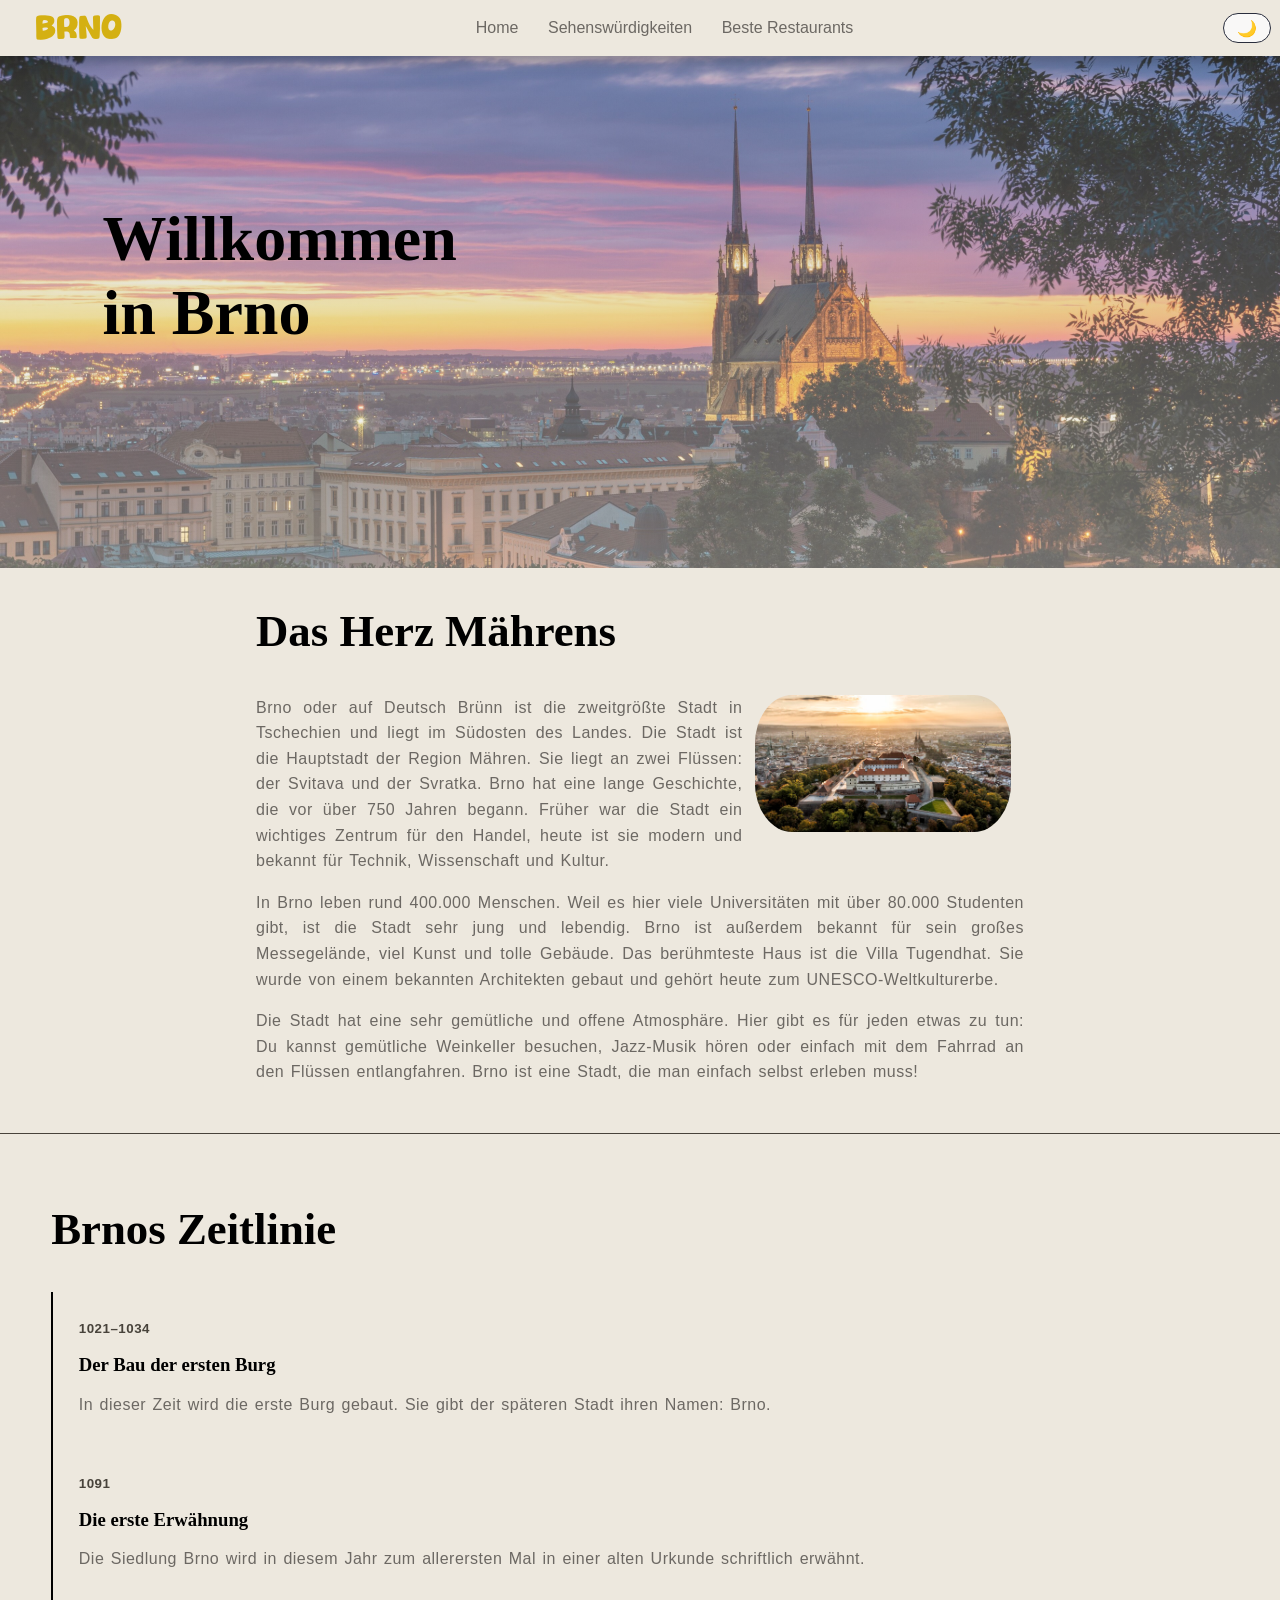
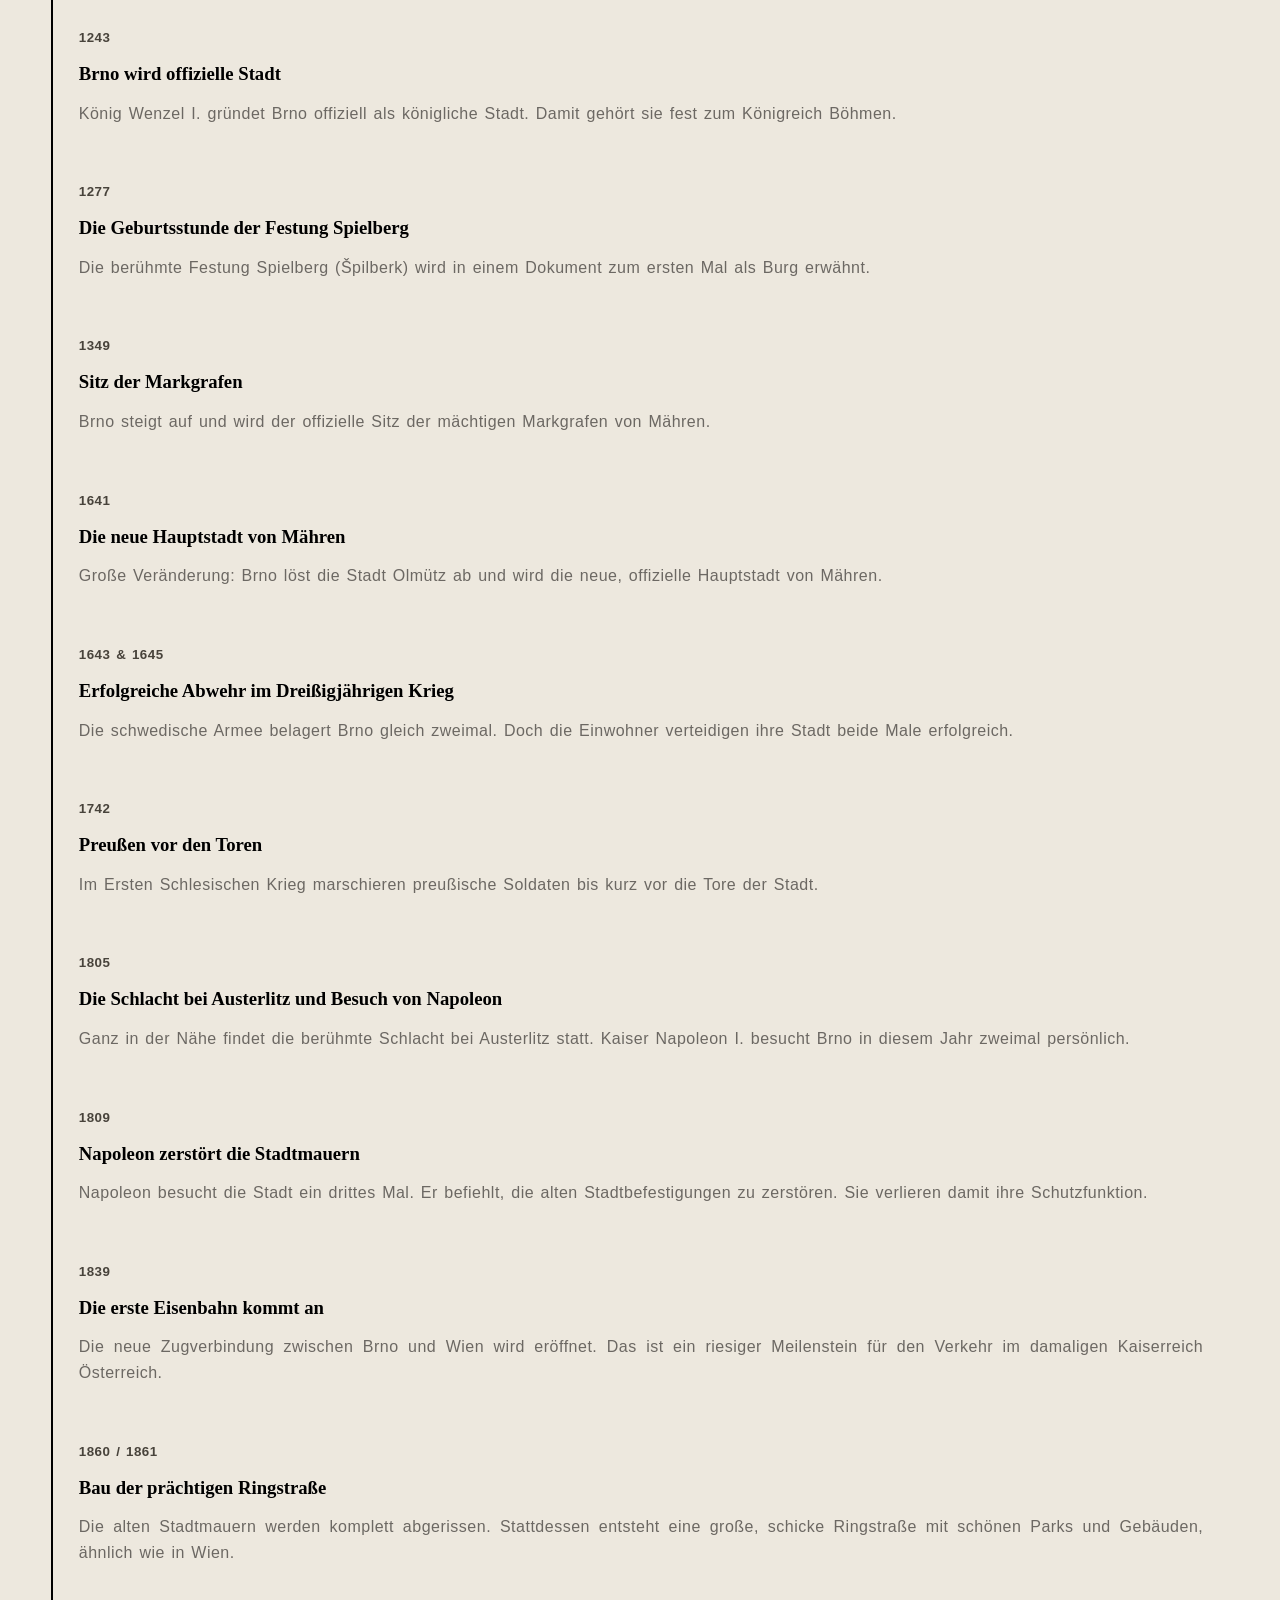
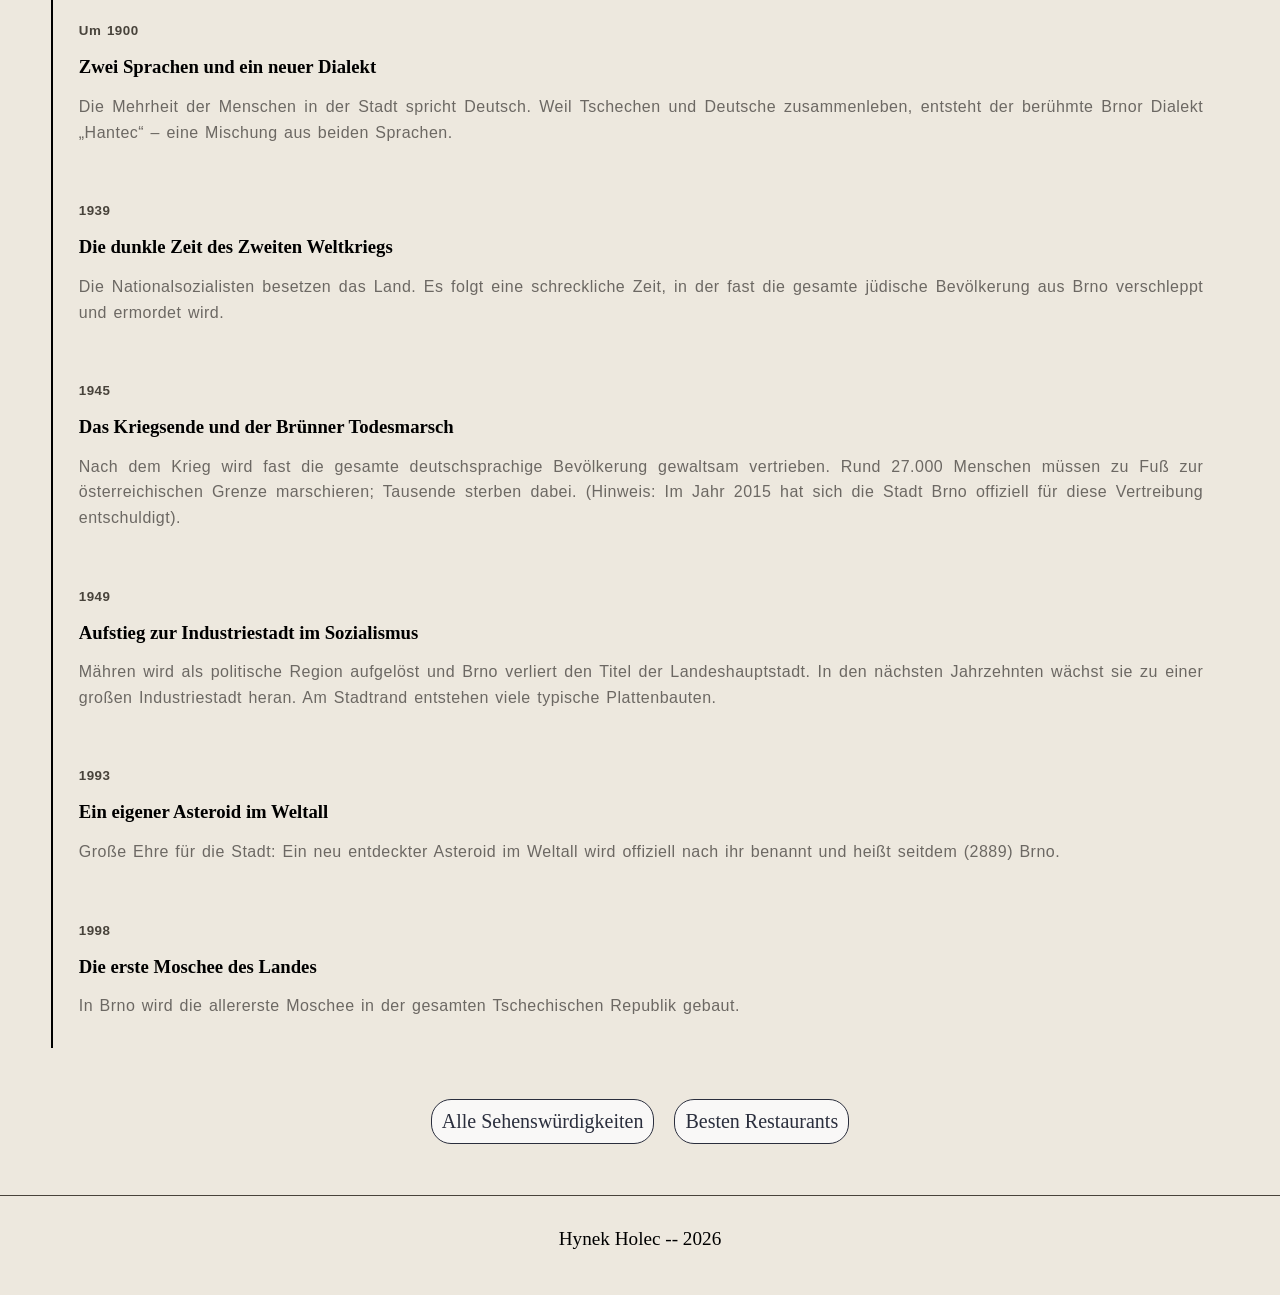
==== index.html @ 34a5c28c "index in root to redirect into html/index.html" ====
<!DOCTYPE html>
<html>
<head>
    <meta http-equiv="refresh" content="0; url=./html/index.html">
    <title>Weiterleitung...</title>
</head>
<body>
    <p>Falls Sie nicht automatisch weitergeleitet werden, <a href="./html/index.html">klicken Sie hier</a>.</p>
</body>
</html>
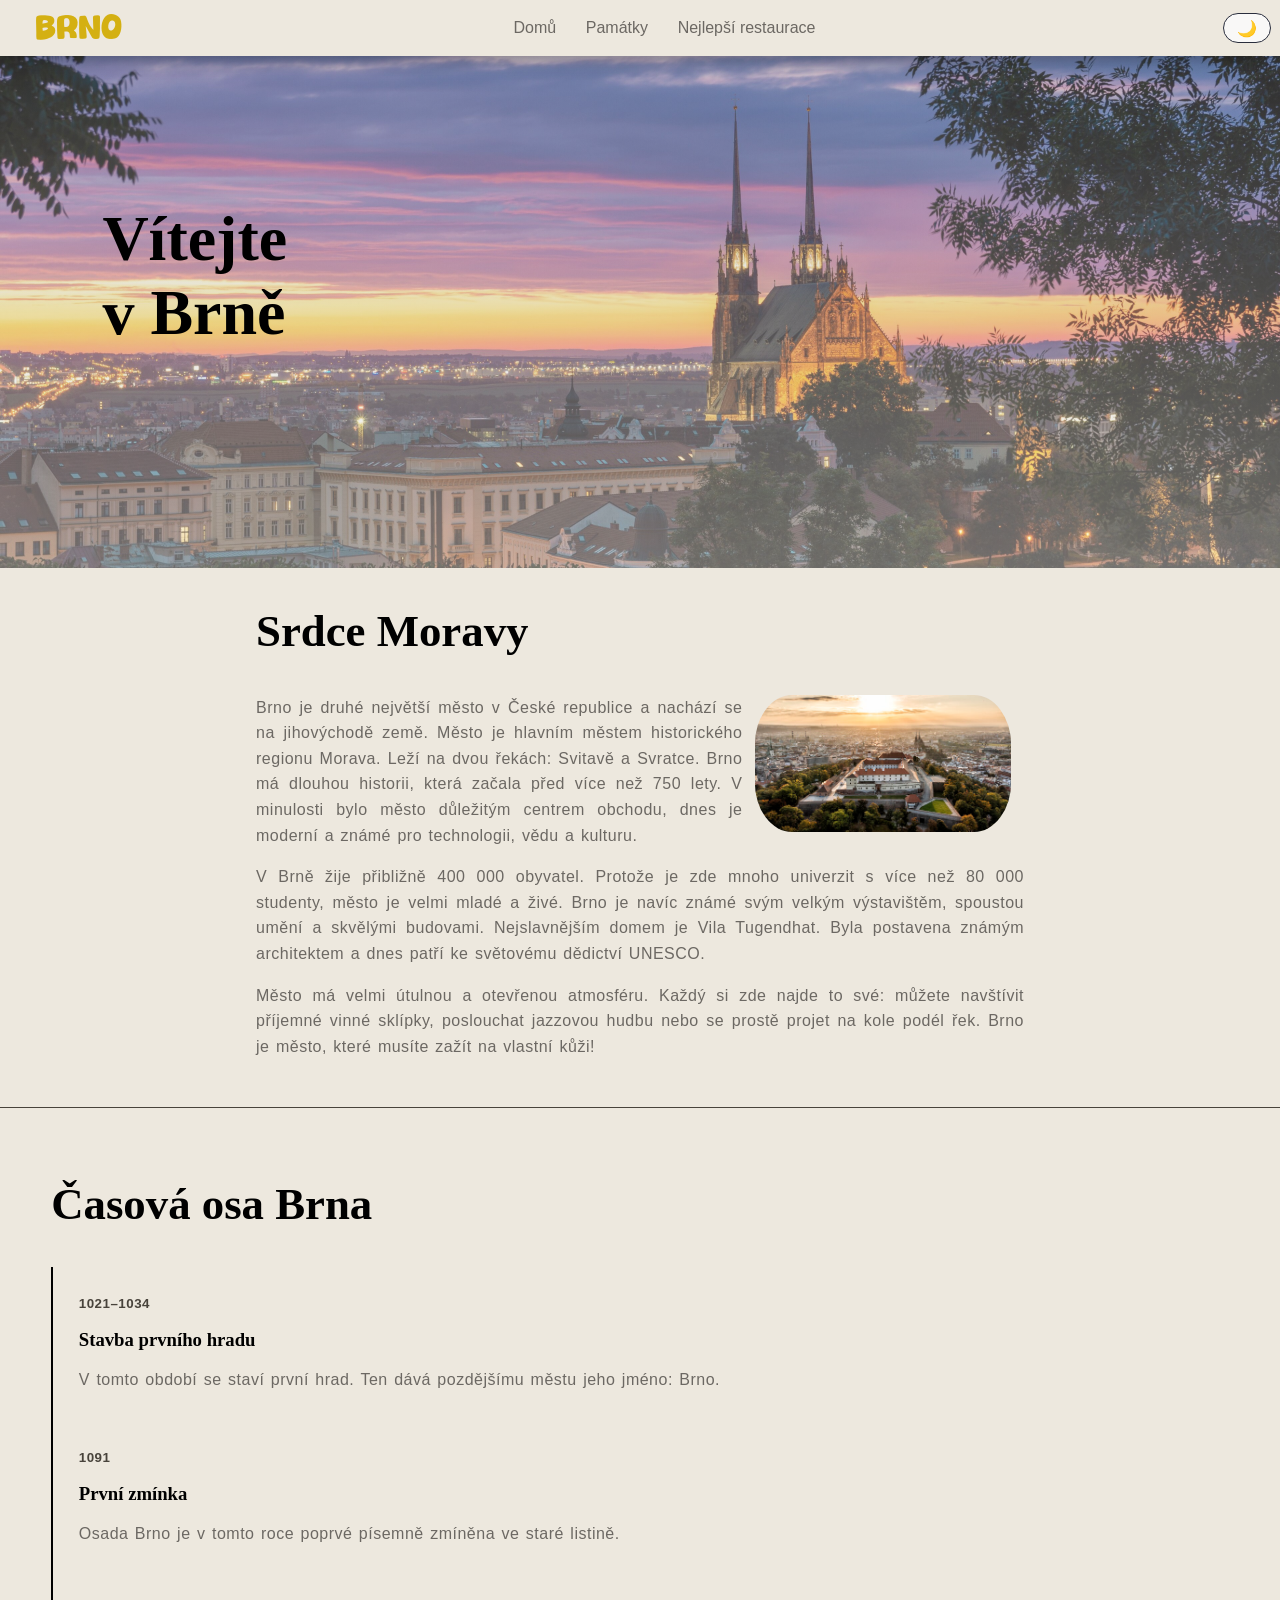
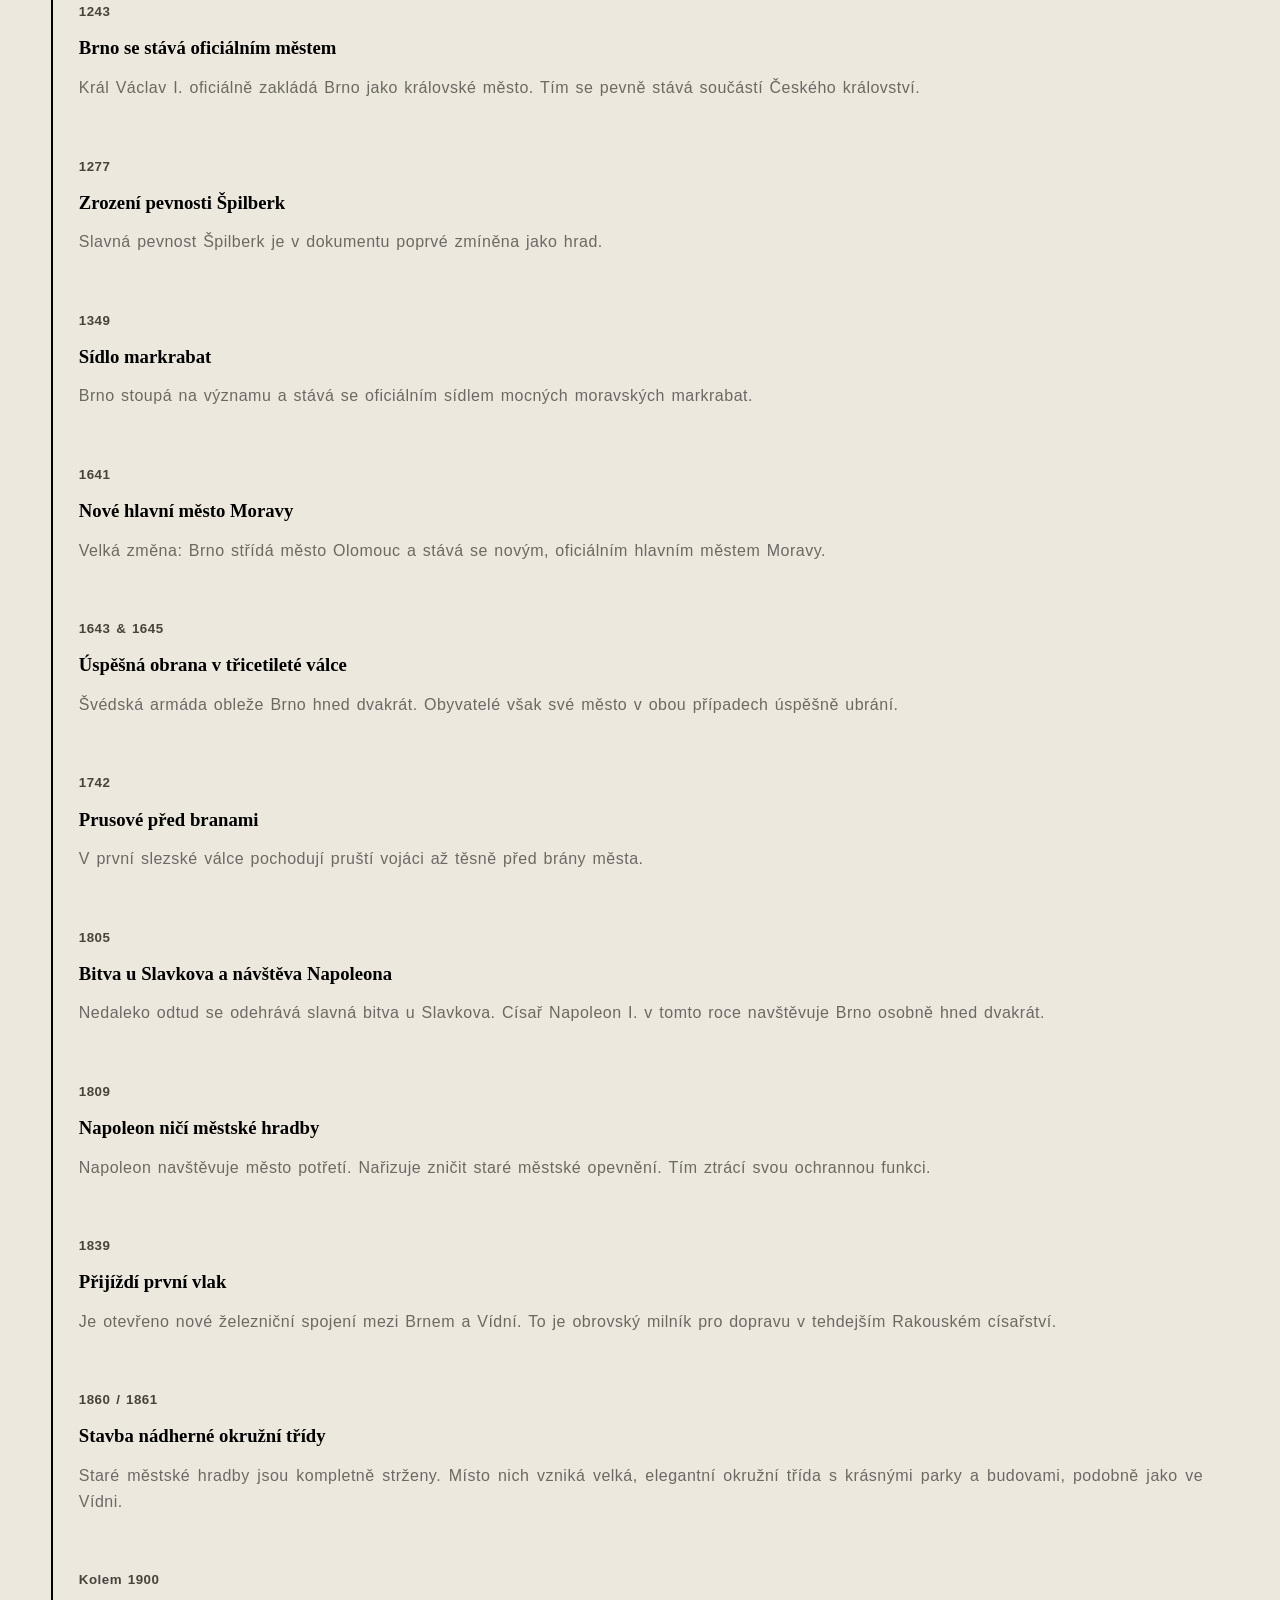
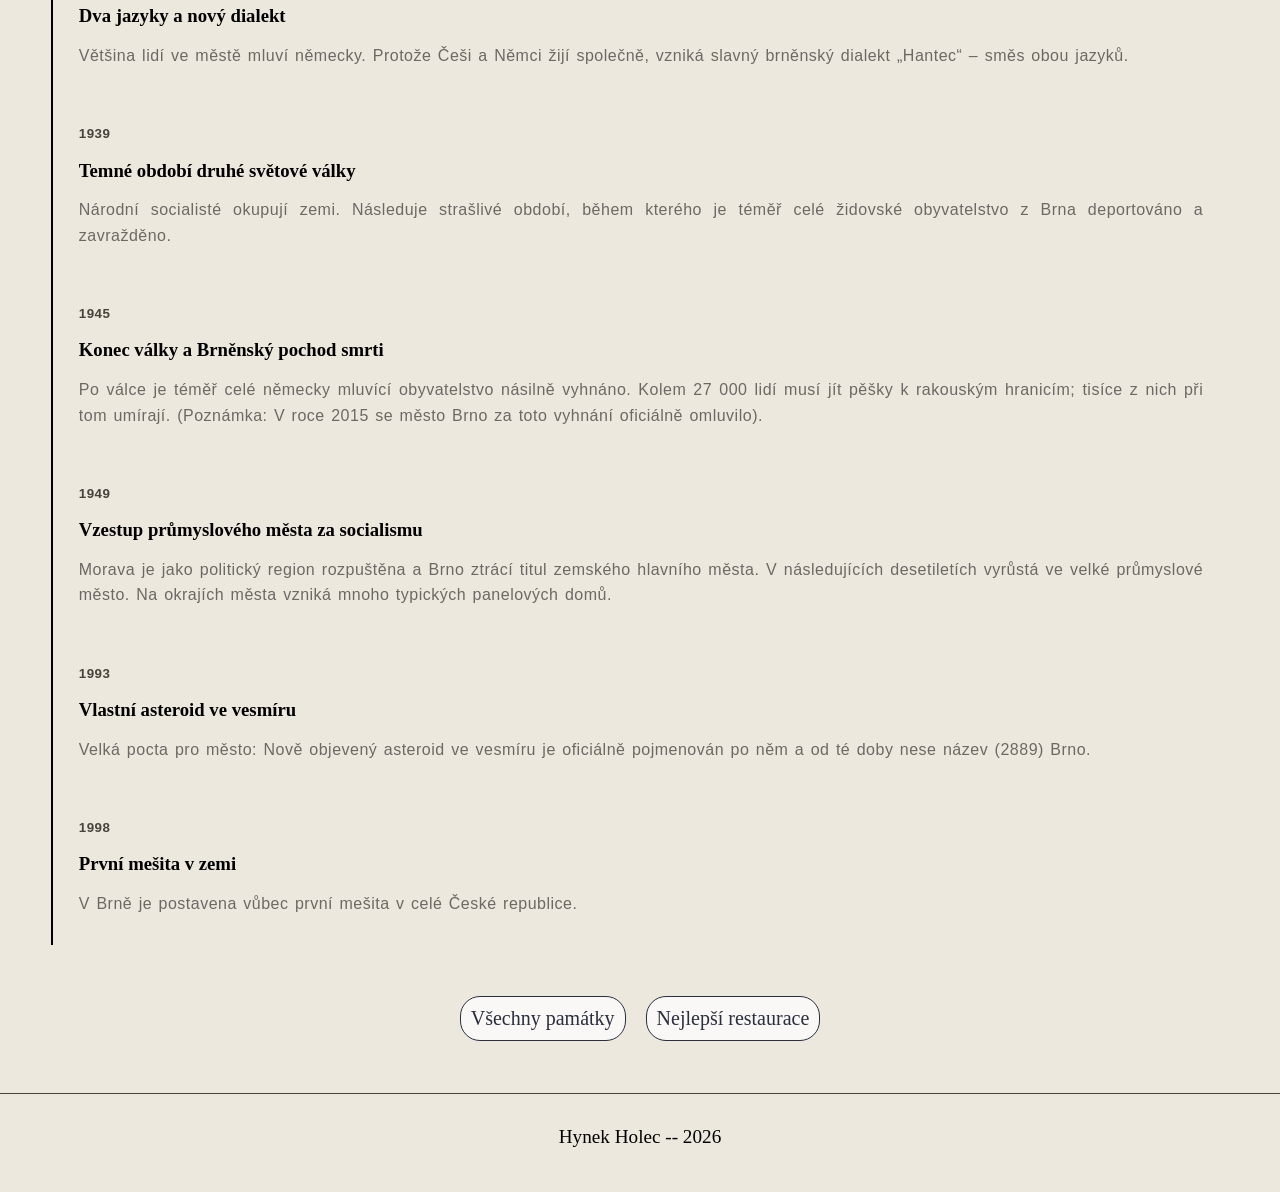
==== commit 08055a1d: "text in CZ" ====
--- a/index.html
+++ b/index.html
@@ -1,10 +1,151 @@
 <!DOCTYPE html>
-<html>
+<html lang="cs">
 <head>
-    <meta http-equiv="refresh" content="0; url=./html/index.html">
-    <title>Weiterleitung...</title>
+    <meta charset="UTF-8">
+    <meta name="viewport" content="width=device-width, initial-scale=1.0">
+    <link rel="stylesheet" href="main.css">
+    <script src="theme.js" defer></script>
+    <link rel="icon" href="img/Icon-FaviIcon.png">
+    <title>BRNO</title>
 </head>
 <body>
-    <p>Falls Sie nicht automatisch weitergeleitet werden, <a href="./html/index.html">klicken Sie hier</a>.</p>
+    <header>
+        <a id="logo" href="index.html">BRNO</a>
+        <nav>
+            <a href="index.html">Domů</a>
+            <a href="famousPlaces.html">Památky</a>
+            <a href="bestRestaurants.html">Nejlepší restaurace</a>
+        </nav>
+        <button id="theme-button">🌙</button>
+    </header>
+    <div id="intro">
+        <h1>Vítejte<br> v Brně</h1>
+    </div>
+    <div class="intro-text">
+        <h2 class="h2-heading">Srdce Moravy</h2>
+        <img src="img/Brno-Overview.jpg" alt="Přehled o městě Brno. K vidění je hrad Špilberk a katedrála sv. Petra a Pavla.">
+        <p>Brno je druhé největší město v České republice a nachází se na jihovýchodě země. Město je hlavním městem historického regionu Morava. Leží na dvou řekách: Svitavě a Svratce. Brno má dlouhou historii, která začala před více než 750 lety. V minulosti bylo město důležitým centrem obchodu, dnes je moderní a známé pro technologii, vědu a kulturu.</p>
+        <p>V Brně žije přibližně 400 000 obyvatel. Protože je zde mnoho univerzit s více než 80 000 studenty, město je velmi mladé a živé. Brno je navíc známé svým velkým výstavištěm, spoustou umění a skvělými budovami. Nejslavnějším domem je Vila Tugendhat. Byla postavena známým architektem a dnes patří ke světovému dědictví UNESCO.</p>
+        <p>Město má velmi útulnou a otevřenou atmosféru. Každý si zde najde to své: můžete navštívit příjemné vinné sklípky, poslouchat jazzovou hudbu nebo se prostě projet na kole podél řek. Brno je město, které musíte zažít na vlastní kůži!</p>
+    </div>
+    <div class="geschichte">
+        <h2 class="h2-heading">Časová osa Brna</h2>
+        <div class="geschichte-item">
+            <p class="year">1021–1034</p>
+            <h3>Stavba prvního hradu</h3>
+            <p>V tomto období se staví první hrad. Ten dává pozdějšímu městu jeho jméno: Brno.</p>
+        </div>
+
+        <div class="geschichte-item">
+            <p class="year">1091</p>
+            <h3>První zmínka</h3>
+            <p>Osada Brno je v tomto roce poprvé písemně zmíněna ve staré listině.</p>
+        </div>
+
+        <div class="geschichte-item">
+            <p class="year">1243</p>
+            <h3>Brno se stává oficiálním městem</h3>
+            <p>Král Václav I. oficiálně zakládá Brno jako královské město. Tím se pevně stává součástí Českého království.</p>
+        </div>
+
+        <div class="geschichte-item">
+            <p class="year">1277</p>
+            <h3>Zrození pevnosti Špilberk</h3>
+            <p>Slavná pevnost Špilberk je v dokumentu poprvé zmíněna jako hrad.</p>
+        </div>
+
+        <div class="geschichte-item">
+            <p class="year">1349</p>
+            <h3>Sídlo markrabat</h3>
+            <p>Brno stoupá na významu a stává se oficiálním sídlem mocných moravských markrabat.</p>
+        </div>
+
+        <div class="geschichte-item">
+            <p class="year">1641</p>
+            <h3>Nové hlavní město Moravy</h3>
+            <p>Velká změna: Brno střídá město Olomouc a stává se novým, oficiálním hlavním městem Moravy.</p>
+        </div>
+
+        <div class="geschichte-item">
+            <p class="year">1643 & 1645</p>
+            <h3>Úspěšná obrana v třicetileté válce</h3>
+            <p>Švédská armáda obleže Brno hned dvakrát. Obyvatelé však své město v obou případech úspěšně ubrání.</p>
+        </div>
+
+        <div class="geschichte-item">
+            <p class="year">1742</p>
+            <h3>Prusové před branami</h3>
+            <p>V první slezské válce pochodují pruští vojáci až těsně před brány města.</p>
+        </div>
+
+        <div class="geschichte-item">
+            <p class="year">1805</p>
+            <h3>Bitva u Slavkova a návštěva Napoleona</h3>
+            <p>Nedaleko odtud se odehrává slavná bitva u Slavkova. Císař Napoleon I. v tomto roce navštěvuje Brno osobně hned dvakrát.</p>
+        </div>
+
+        <div class="geschichte-item">
+            <p class="year">1809</p>
+            <h3>Napoleon ničí městské hradby</h3>
+            <p>Napoleon navštěvuje město potřetí. Nařizuje zničit staré městské opevnění. Tím ztrácí svou ochrannou funkci.</p>
+        </div>
+
+        <div class="geschichte-item">
+            <p class="year">1839</p>
+            <h3>Přijíždí první vlak</h3>
+            <p>Je otevřeno nové železniční spojení mezi Brnem a Vídní. To je obrovský milník pro dopravu v tehdejším Rakouském císařství.</p>
+        </div>
+
+        <div class="geschichte-item">
+            <p class="year">1860 / 1861</p>
+            <h3>Stavba nádherné okružní třídy</h3>
+            <p>Staré městské hradby jsou kompletně strženy. Místo nich vzniká velká, elegantní okružní třída s krásnými parky a budovami, podobně jako ve Vídni.</p>
+        </div>
+
+        <div class="geschichte-item">
+            <p class="year">Kolem 1900</p>
+            <h3>Dva jazyky a nový dialekt</h3>
+            <p>Většina lidí ve městě mluví německy. Protože Češi a Němci žijí společně, vzniká slavný brněnský dialekt „Hantec“ – směs obou jazyků.</p>
+        </div>
+
+        <div class="geschichte-item">
+            <p class="year">1939</p>
+            <h3>Temné období druhé světové války</h3>
+            <p>Národní socialisté okupují zemi. Následuje strašlivé období, během kterého je téměř celé židovské obyvatelstvo z Brna deportováno a zavražděno.</p>
+        </div>
+
+        <div class="geschichte-item">
+            <p class="year">1945</p>
+            <h3>Konec války a Brněnský pochod smrti</h3>
+            <p>Po válce je téměř celé německy mluvící obyvatelstvo násilně vyhnáno. Kolem 27 000 lidí musí jít pěšky k rakouským hranicím; tisíce z nich při tom umírají. (Poznámka: V roce 2015 se město Brno za toto vyhnání oficiálně omluvilo).</p>
+        </div>
+
+        <div class="geschichte-item">
+            <p class="year">1949</p>
+            <h3>Vzestup průmyslového města za socialismu</h3>
+            <p>Morava je jako politický region rozpuštěna a Brno ztrácí titul zemského hlavního města. V následujících desetiletích vyrůstá ve velké průmyslové město. Na okrajích města vzniká mnoho typických panelových domů.</p>
+        </div>
+
+        <div class="geschichte-item">
+            <p class="year">1993</p>
+            <h3>Vlastní asteroid ve vesmíru</h3>
+            <p>Velká pocta pro město: Nově objevený asteroid ve vesmíru je oficiálně pojmenován po něm a od té doby nese název (2889) Brno.</p>
+        </div>
+
+        <div class="geschichte-item">
+            <p class="year">1998</p>
+            <h3>První mešita v zemi</h3>
+            <p>V Brně je postavena vůbec první mešita v celé České republice.</p>
+        </div>
+    </div>
+
+    <div class="interne-Links">
+        <a href="famousPlaces.html">Všechny památky</a>
+        <a href="bestRestaurants.html">Nejlepší restaurace</a>
+    </div>
+    
+    <footer>
+        <p>Hynek Holec -- 2026</p>
+    </footer>
 </body>
-</html>
+</html>
--- a/main.css
+++ b/main.css
@@ -0,0 +1,355 @@
+@font-face {        /*https://www.w3schools.com/css/css3_fonts.asp*/
+    font-family: MagicYellow;
+    src: url(font/Magic\ Yellow.otf);
+}
+
+header {
+    position: sticky;
+    top: 0;
+    display: flex;
+    padding: 0.7vw;
+    height: 3vw;
+    background-color: rgb(237, 232, 222);
+    align-items: center;
+    justify-content: space-between;
+    box-shadow: 0 2px 20px rgba(0,0,0,0.4); /* https://www.w3schools.com/css/css3_shadows_box.asp */
+}
+
+#logo {
+    padding-left: 2vw;
+    font-family: MagicYellow;
+    color: rgb(212, 176, 18);
+    font-size: 30px;
+    text-decoration: none;
+}
+
+nav a {
+    font-family: Arial, Helvetica, sans-serif;
+    color: rgb(108, 104, 99);
+    display: inline-block;
+    padding: 1vw;
+    text-decoration: none;
+    position: relative;  /* ← WICHTIG: Neue Zeile! Ist für den Strich nötig*/
+}
+
+nav a:hover {
+    background-color: rgba(141, 135, 43, 0.167);
+    border-radius: 0.5vw;
+    transform: scale(1.02);
+    transition: 0.3s;
+}
+
+/* Die Animation für den Strich ist mit KI! */
+nav a::after {
+    content: '';
+    position: absolute;
+    bottom: -5px;
+    left: 50%;
+    right: 50%;
+    height: 2px;
+    background-color: rgb(212, 176, 18); 
+    transition: left 0.3s ease, right 0.3s ease;
+}
+
+nav a:hover::after {
+    left: 10%;
+    right: 10%;
+}
+
+/* Die Animation für den Button ist mit KI!*/
+#theme-button {
+    background: rgb(249, 248, 247);
+    border: 1px solid rgb(42, 46, 61);
+    border-radius: 20px;
+    padding: 0.3rem 0.8rem;
+    cursor: pointer;
+    font-size: 1rem;
+    transition: background 0.3s ease, transform 0.3s ease;
+    margin-left: 1rem;
+}
+#theme-button:hover {
+    background: rgb(212, 176, 18);
+    transform: rotate(20deg);
+}
+
+body {
+    margin: 0;
+    padding: 0;
+    background-color: rgb(237, 232, 222);
+}
+
+#intro {
+    display: flex;
+    height: 40vw;
+    background-image: linear-gradient(rgba(146, 145, 145, 0.322), rgba(244, 241, 234, 0.441)), url(img/main-Brno.jpg); /*https://webdevetc.com/blog/how-to-add-a-gradient-overlay-to-a-background-image-using-just-css-and-html/*/
+    background-size: 100%;
+}
+
+#intro h1{
+    font-size: 5vw;
+    padding: 8vw;
+}
+
+.intro-text {
+    padding: 0 20vw 2.5vw 20vw;
+    border-bottom: 1px solid rgb(72, 67, 59);
+}
+
+.h2-heading {
+    font-size: 3.5vw;
+    color: black;
+}
+
+.intro-text img {
+    width: 20vw;
+    height: auto;
+    float: right;       
+    padding: 0 1vw 0 1vw;
+    border-radius: 50px;
+}
+
+.intro-text p, .geschichte-item p, .wahrzeichen-item p, .touristen-item p, .aussichten-item p, .restaurant-text{
+    font-family: Arial, Helvetica, sans-serif;
+    color: rgb(108, 104, 99);
+    letter-spacing: 0.5px;
+    line-height: 1.6;
+    word-spacing: 1.5px;
+    text-align: justify;
+    hyphens: auto;
+}
+
+.geschichte{
+    padding: 2.5vw 4vw 0 4vw;
+}
+
+.geschichte-item {
+    padding: 1vw 2vw 1vw 2vw;
+    border-left: 2px solid black;
+    line-height: 0.8;
+}
+
+.year {
+    font-family: Verdana, Geneva, Tahoma, sans-serif;
+    font-size: smaller;
+    letter-spacing: 1px;
+    font-weight: 600;
+    color: rgb(72, 67, 59);
+}
+
+.geschichte h3 {
+    color: black;
+}
+
+.wahrzeichen, .touristenattraktionen , .aussichten, .restaurant-item{
+    padding: 2vw 15vw 5vw 15vw;
+    border-bottom: 1px solid rgb(72, 67, 59);
+}
+
+/* macht das ich keine Border beim letzten Element habe*/
+.aussichten, .restaurant-item:last-child { 
+    border-bottom: none;
+}
+
+.wahrzeichen-item, .touristen-item, .aussichten-item{
+    display: flex;
+    padding: 5px 0 5px 0;
+}
+
+.wahrzeichen-item img, .touristen-item img, .aussichten-item img{
+    min-width: 355px;
+    width: 355px;
+    height: 200px;
+    margin: 0 2vw;
+    border-radius: 30px;
+}
+
+.wahrzeichen-item a, .touristen-item a , .aussichten-item a{
+    display: flex;
+    align-items: center;
+    height: 200px;
+    text-decoration: none;
+    border: 1px solid black;
+    background-color: whitesmoke;
+}
+
+.restaurant-header {
+    display: flex;
+    justify-content: space-between;
+}
+
+.tags {
+    display: flex;
+    gap: 1vw;
+}
+
+.tags p {
+    text-align: center;
+    padding: 5px 6px 5px 6px;
+    border: 1px solid black;
+    border-radius: 100px;
+    background-color: white;
+}
+
+.restaurant-rating {
+    text-align: right;
+    font-size: 2vw;
+}
+
+.stars {
+    color: rgb(212, 176, 18);
+}
+
+.restaurant-extra {
+    display: flex;
+    align-items: center;
+    gap: 3vw;
+    justify-content: center;
+}
+
+.restaurant-extra a {
+    text-decoration: none;
+}
+
+.interne-Links {
+    display: flex;
+    justify-content: center;
+    gap: 20px;
+    padding: 4vw 0 4vw 0;
+}
+
+.interne-Links a {
+    text-decoration: none;
+    font-size: 20px;
+    border: 1px solid rgb(42 46 61);
+    padding: 10px;
+    border-radius: 20px;
+    color: rgb(42 46 61);
+    background-color: rgb(249, 248, 247);
+}
+
+.interne-Links a:hover {
+    transform: translateY(-2px);
+    transition: transform 0.3s ease;
+}
+
+footer {
+    font-size: 1.5vw;
+    color: rgb(0, 0, 0);
+    text-align: center;
+    padding: 1vw 0 2vw 0;
+    border-top: 1px solid rgb(72, 67, 59)
+}
+
+
+
+@media (max-width: 768px) {
+
+    header {
+        height: auto;
+        flex-direction: column;
+        padding: 3vw;
+        gap: 2vw;
+    }
+
+    #logo {
+        padding-left: 0;
+        font-size: 24px;
+    }
+
+    nav a {
+        padding: 2vw;
+        font-size: 14px;
+    }
+
+    #theme-button {
+        margin-left: 0;
+        margin-bottom: 2vw;
+    }
+
+    #intro {
+        height: 60vw;
+        background-size: cover;
+    }
+
+    #intro h1 {
+        font-size: 9vw;
+        padding: 10vw 5vw;
+    }
+
+    .intro-text {
+        padding: 0 5vw 5vw 5vw;
+    }
+
+    .h2-heading {
+        font-size: 8vw;
+    }
+
+    .intro-text img {
+        float: none;
+        width: 100%;
+        border-radius: 20px;
+    }
+
+    .wahrzeichen, .touristenattraktionen, .aussichten, .restaurant-item {
+        padding: 4vw 5vw 8vw 5vw;
+    }
+
+    .wahrzeichen-item, .touristen-item, .aussichten-item {
+        flex-direction: column;
+        align-items: center;
+    }
+
+    .wahrzeichen-item img, .touristen-item img, .aussichten-item img {
+        min-width: unset;
+        width: 100%;
+        height: auto;
+        margin: 0 0 2vw 0;
+        border-radius: 16px;
+    }
+
+    .wahrzeichen-item a, .touristen-item a, .aussichten-item a {
+        flex-direction: column;
+        height: auto;
+        border-radius: 16px;
+        width: 100%;
+    }
+
+    .restaurant-header {
+        flex-direction: column;
+        gap: 2vw;
+    }
+
+    .restaurant-rating {
+        font-size: 5vw;
+        text-align: left;
+    }
+
+    .tags {
+        flex-wrap: wrap;
+        gap: 2vw;
+    }
+
+    .restaurant-extra {
+        flex-direction: column;
+        gap: 4vw;
+        align-items: flex-start;
+    }
+
+    .interne-Links {
+        flex-direction: column;
+        align-items: center;
+        gap: 12px;
+        padding: 6vw 0;
+    }
+
+    .interne-Links a {
+        font-size: 16px;
+        width: 80%;
+        text-align: center;
+    }
+
+    footer {
+        font-size: 3.5vw;
+        padding: 3vw 4vw 5vw 4vw;
+    }
+}
